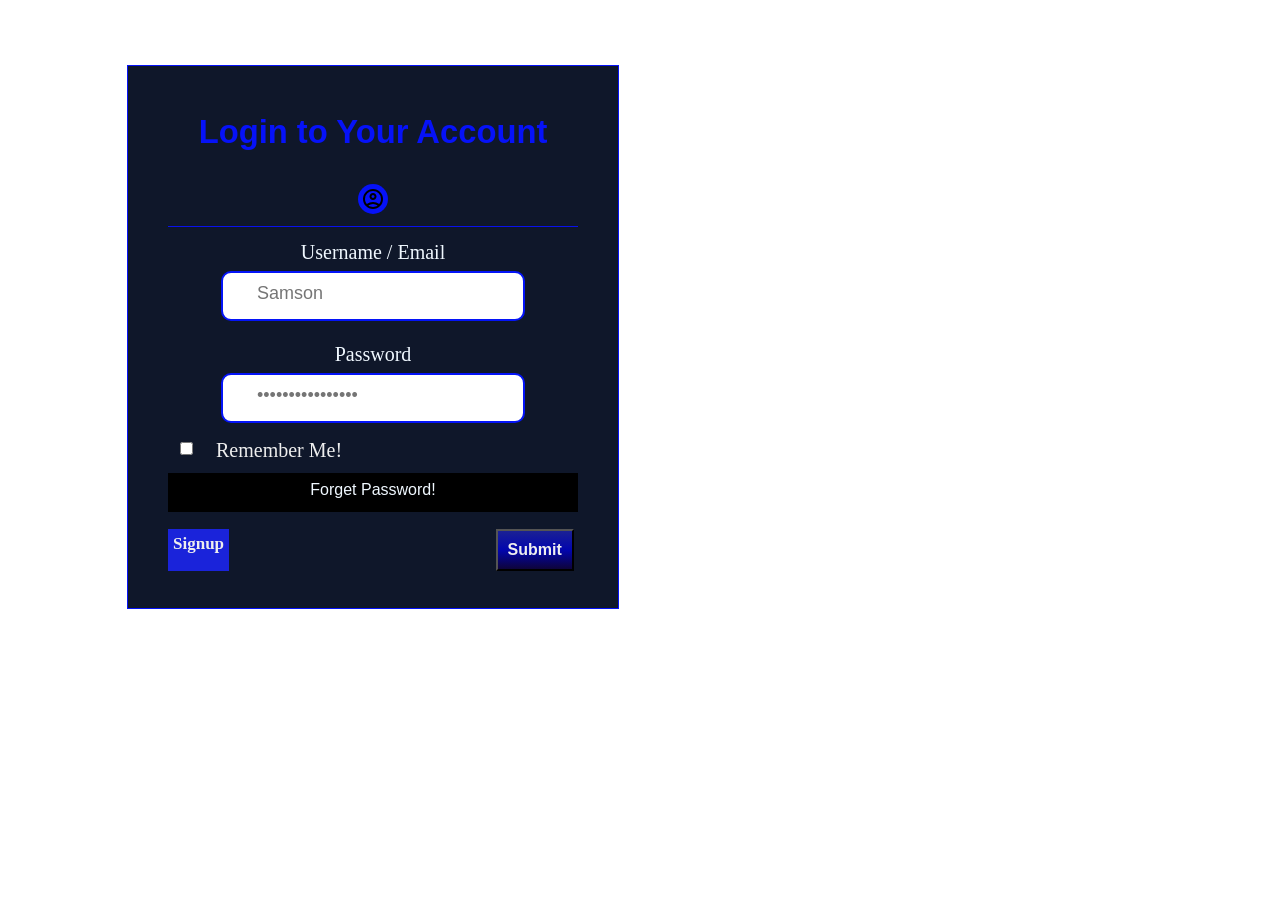
==== index.html @ 81dcf186 "Rename login.html to index.html" ====
<!DOCTYPE html>
<html lang="en">
<head>
    <meta charset="UTF-8">
    <meta name="viewport" content="width=device-width, initial-scale=1.0">
    <title>Legend's - Converse</title>
</head>
<body>
    <!--for styling purpose-->
    <style>
        body {
           padding: 20px;
            background: #ffff;
            box-sizing: border-box;
        }
        main  {
            max-width: 1200px;
            margin: 2rem auto;
            padding: 5px 99px;
            display: flex;
            flex-wrap: wrap;
            
        }
        form {
            padding: 12px 20px 30px;
            background-color: #0f172a;
            align-items: center;
            text-align: center;
            justify-content: center;
            max-width: 80%;
            width: 450px;
            height: 500px;
            border: 1.5px solid #0612f8;
            box-shadow: 0 0 0.1 rgb(from color r g b);
            
            
        }
        .container {
            padding: 2px 20px 20px;
            text-align: center;
            justify-content: center;
            align-items: center;
            
        }
        .heading {
            font-size: 28px;
            font-weight: 700;
            border-bottom: 1px solid #0911ec;
        }
        h3 {
            color: #0612f8;
            font-weight: bold;
            font-family: 'Trebuchet MS', 'Lucida Sans Unicode', 'Lucida Grande', 'Lucida Sans', Arial, sans-serif;
        }
        svg {
            background-color: #0612f8;
            border-radius: 1pc;
            padding: 3px;
            margin-bottom: 5px;
        }
        label {
            display: grid;
            grid: 1fr;
            font-size: 20px;
            font-weight: 500;
            color: aliceblue;
            margin-top: 14px;
            margin-bottom: 7px;
            
            
        }
        input {
            margin-bottom: 8px;
            padding: 10px 34px 15px;
            border-radius: 10px;
            border: 2px solid rgb(4, 20, 247);
            font-size: 18px;
        }
        input:hover {
            border: 2px solid #02f16e;

        }
        .remind {
            font-size: 20px;
            color: #eee;
            display: flex;
            gap: 20px;
            padding: 8px 10px 10px;

        }
        .checkbox {
            margin-left: 2px;
        }
        .forget {
            color: aliceblue;
            background: #000;
            padding: 8px 8px 13px;
            font-size: 16px;
        }
        .forget:hover {
            background-color: #000;
            transform: translateY(4px);
        }
        .forget a{
            color: aliceblue;
            font-family: sans-serif;
            text-decoration: none;
        }
        .forget:hover {
            text-decoration: underline;
        }
        .action {
            display: flex;
            margin-top: 17px;
            
        }
        .action a{
            margin-left: 0px;
            padding: 5px;
            text-decoration: none;
            font-size: 17px;
            font-weight: 600;
            cursor: pointer;
            background-color: linear;
            background: #1a23da;
            color: #eee;

        }l
        .action a:hover{
            background: #1a23da;
            color: #eee;
        }
        .action a:hover {
            background: #1a23da;
            color: #eee;
            border: 1px solid #06e7e3;
        }
        .btn-submit {
            margin-left: 65%;
            padding: 10px;
            font-size: 16px;
            font-weight: 600;
            cursor: pointer;
            background: linear-gradient(rgb(27, 33, 148),rgb(2, 5, 174),rgb(14, 4, 58));
            color: #eee;
        }
        .btn-submit:hover {
            border: 1px solid #06e7e3;
        }
    </style>
    <main>
        <form action="login" id="login-form" method="POST">
            <div class="container">
           
                <div class="heading">
                     <h3>Login to Your Account</h3>
                    <svg xmlns="http://www.w3.org/2000/svg" height="24px" viewBox="0 -960 960 960" width="24px" fill="#000">
                        <path d="M234-276q51-39 114-61.5T480-360q69 0 132 22.5T726-276q35-41 54.5-93T800-480q0-133-93.5-226.5T480-800q-133 0-226.5 93.5T160-480q0 59 19.5 111t54.5 93Zm146.5-204.5Q340-521 340-580t40.5-99.5Q421-720 480-720t99.5 40.5Q620-639 620-580t-40.5 99.5Q539-440 480-440t-99.5-40.5ZM480-80q-83 0-156-31.5T197-197q-54-54-85.5-127T80-480q0-83 31.5-156T197-763q54-54 127-85.5T480-880q83 0 156 31.5T763-763q54 54 85.5 127T880-480q0 83-31.5 156T763-197q-54 54-127 85.5T480-80Zm100-95.5q47-15.5 86-44.5-39-29-86-44.5T480-280q-53 0-100 15.5T294-220q39 29 86 44.5T480-160q53 0 100-15.5ZM523-537q17-17 17-43t-17-43q-17-17-43-17t-43 17q-17 17-17 43t17 43q17 17 43 17t43-17Zm-43-43Zm0 360Z"/>
                    </svg>
                </div>
            
                <label for="login-email">Username / Email</label>
            
                <input  type="text" id="login-email" placeholder="Samson" required>
            
                <label for="login-password">Password</label>
                <input type="password" id="login-password" placeholder="••••••••••••••••" required>
            
                <div class="remind">
                    <input type="checkbox" id="remember-me" class="checkbox">
                    Remember Me!
                </div>
            
                <div class="forget">
                    <a href="#">Forget Password! </a>
                </div>
                <div class="action">
                    <a href="signup.html" class="btn-back" id="back">Signup</a>
                    <button class="btn-submit" id="submit" type="submit">Submit </button>
                </div>
            </div>
        </form>
    </main>
    <script src="auth.js"></script>
</body>
</html>
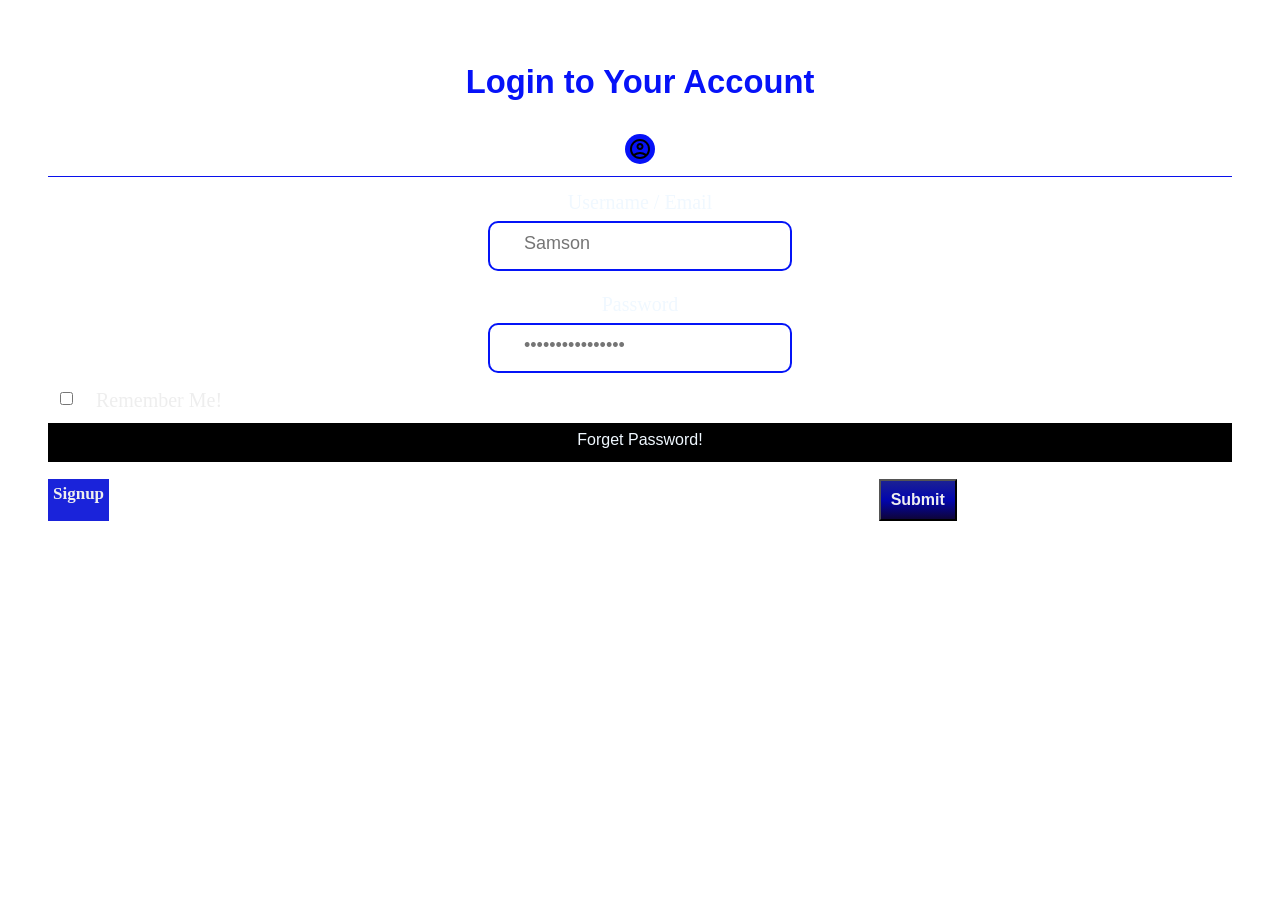
==== commit 8125d099: "Update index.html" ====
--- a/index.html
+++ b/index.html
@@ -13,13 +13,7 @@
             background: #ffff;
             box-sizing: border-box;
         }
-        main  {
-            max-width: 1200px;
-            margin: 2rem auto;
-            padding: 5px 99px;
-            display: flex;
-            flex-wrap: wrap;
-            
+
         }
         form {
             padding: 12px 20px 30px;
@@ -148,7 +142,6 @@
             border: 1px solid #06e7e3;
         }
     </style>
-    <main>
         <form action="login" id="login-form" method="POST">
             <div class="container">
            
@@ -180,7 +173,6 @@
                 </div>
             </div>
         </form>
-    </main>
     <script src="auth.js"></script>
 </body>
 </html>
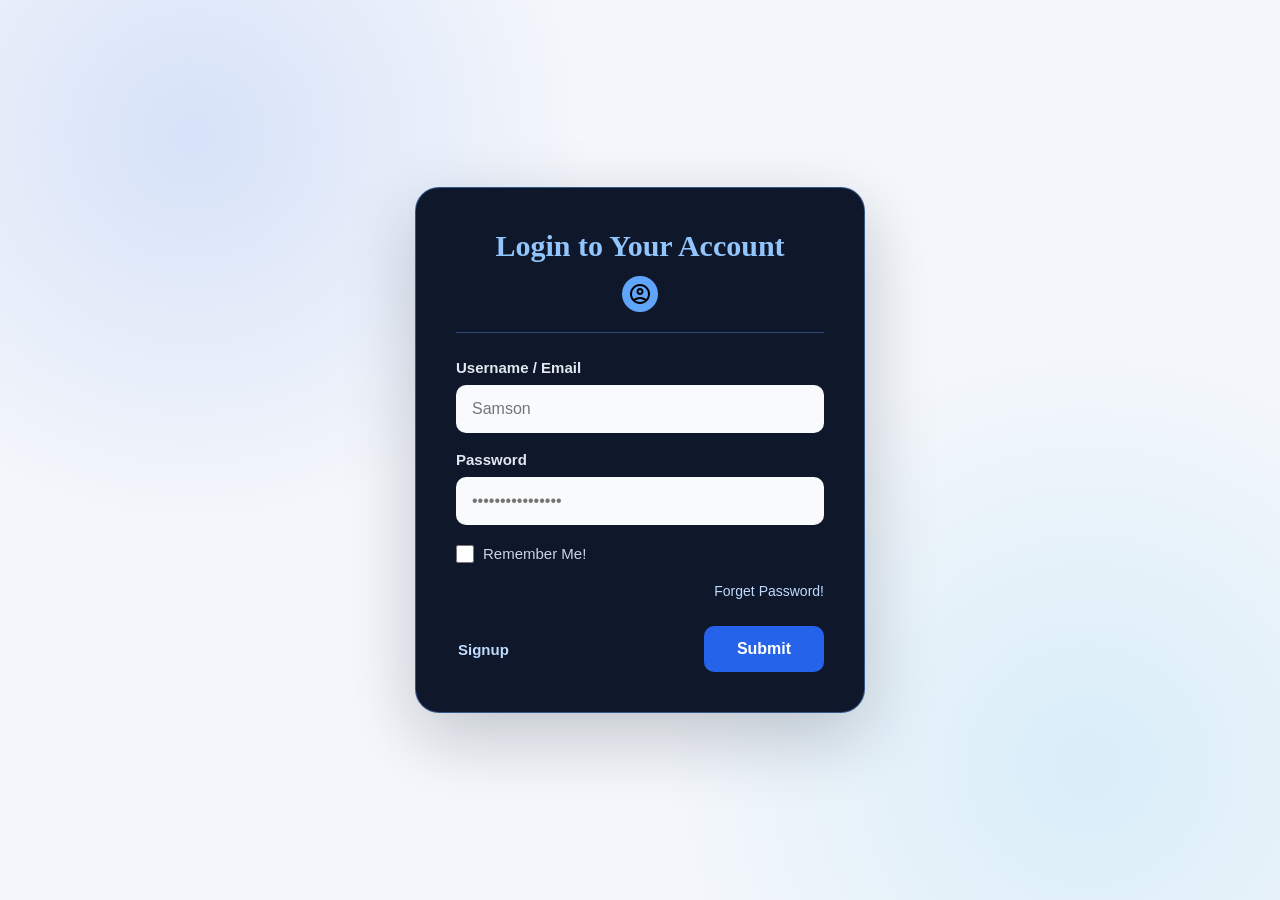
==== commit 0e9ea401: "Update index.html" ====
--- a/index.html
+++ b/index.html
@@ -6,140 +6,188 @@
     <title>Legend's - Converse</title>
 </head>
 <body>
-    <!--for styling purpose-->
+       <!--for styling purpose-->
     <style>
+        * {
+            box-sizing: border-box;
+        }
+
         body {
-           padding: 20px;
-            background: #ffff;
-            box-sizing: border-box;
-        }
-
-        }
+            min-height: 100vh;
+            min-height: 100dvh;
+            margin: 0;
+            padding: clamp(16px, 4vw, 48px);
+            display: grid;
+            place-items: center;
+            background:
+                radial-gradient(circle at 15% 15%, rgba(37, 99, 235, 0.14), transparent 30%),
+                radial-gradient(circle at 85% 85%, rgba(14, 165, 233, 0.12), transparent 32%),
+                #f4f7fb;
+        }
+
         form {
-            padding: 12px 20px 30px;
+            width: min(100%, 450px);
+            padding: clamp(24px, 5vw, 40px);
             background-color: #0f172a;
+            border: 1px solid rgba(96, 165, 250, 0.45);
+            border-radius: 24px;
+            box-shadow: 0 24px 70px rgba(15, 23, 42, 0.22);
+        }
+
+        .container {
+            width: 100%;
+        }
+
+        .heading {
+            margin-bottom: 24px;
+            padding-bottom: 20px;
+            text-align: center;
+            border-bottom: 1px solid rgba(96, 165, 250, 0.35);
+        }
+
+        h3 {
+            margin: 0 0 12px;
+            color: #93c5fd;
+            font: 700 clamp(24px, 6vw, 30px)/1.2 Georgia, 'Times New Roman', serif;
+        }
+
+        svg {
+            display: block;
+            width: 36px;
+            height: 36px;
+            margin: 0 auto;
+            padding: 6px;
+            background-color: #60a5fa;
+            border-radius: 50%;
+        }
+
+        label {
+            display: block;
+            margin: 16px 0 7px;
+            color: #e2e8f0;
+            font: 600 15px/1.4 'Trebuchet MS', sans-serif;
+        }
+
+        input[type="text"],
+        input[type="password"] {
+            width: 100%;
+            min-height: 48px;
+            padding: 12px 14px;
+            color: #0f172a;
+            background: #f8fafc;
+            border: 2px solid transparent;
+            border-radius: 10px;
+            font-size: 16px;
+            outline: none;
+            transition: border-color 160ms ease, box-shadow 160ms ease;
+        }
+
+        input[type="text"]:focus,
+        input[type="password"]:focus {
+            border-color: #60a5fa;
+            box-shadow: 0 0 0 4px rgba(96, 165, 250, 0.18);
+        }
+
+        .remind {
+            display: flex;
             align-items: center;
-            text-align: center;
-            justify-content: center;
-            max-width: 80%;
-            width: 450px;
-            height: 500px;
-            border: 1.5px solid #0612f8;
-            box-shadow: 0 0 0.1 rgb(from color r g b);
-            
-            
-        }
-        .container {
-            padding: 2px 20px 20px;
-            text-align: center;
-            justify-content: center;
-            align-items: center;
-            
-        }
-        .heading {
-            font-size: 28px;
-            font-weight: 700;
-            border-bottom: 1px solid #0911ec;
-        }
-        h3 {
-            color: #0612f8;
-            font-weight: bold;
-            font-family: 'Trebuchet MS', 'Lucida Sans Unicode', 'Lucida Grande', 'Lucida Sans', Arial, sans-serif;
-        }
-        svg {
-            background-color: #0612f8;
-            border-radius: 1pc;
-            padding: 3px;
-            margin-bottom: 5px;
-        }
-        label {
-            display: grid;
-            grid: 1fr;
-            font-size: 20px;
-            font-weight: 500;
-            color: aliceblue;
-            margin-top: 14px;
-            margin-bottom: 7px;
-            
-            
-        }
-        input {
-            margin-bottom: 8px;
-            padding: 10px 34px 15px;
-            border-radius: 10px;
-            border: 2px solid rgb(4, 20, 247);
-            font-size: 18px;
-        }
-        input:hover {
-            border: 2px solid #02f16e;
-
-        }
-        .remind {
-            font-size: 20px;
-            color: #eee;
-            display: flex;
-            gap: 20px;
-            padding: 8px 10px 10px;
-
-        }
+            gap: 9px;
+            margin: 18px 0;
+            color: #cbd5e1;
+            font: 15px/1.4 'Trebuchet MS', sans-serif;
+        }
+
         .checkbox {
-            margin-left: 2px;
-        }
+            width: 18px;
+            height: 18px;
+            margin: 0;
+            accent-color: #60a5fa;
+        }
+
         .forget {
-            color: aliceblue;
-            background: #000;
-            padding: 8px 8px 13px;
-            font-size: 16px;
-        }
-        .forget:hover {
-            background-color: #000;
-            transform: translateY(4px);
-        }
+            text-align: right;
+        }
+
         .forget a{
-            color: aliceblue;
-            font-family: sans-serif;
+            color: #bfdbfe;
+            font: 14px 'Trebuchet MS', sans-serif;
             text-decoration: none;
         }
-        .forget:hover {
+
+        .forget a:hover {
             text-decoration: underline;
         }
+
         .action {
             display: flex;
-            margin-top: 17px;
-            
-        }
+            align-items: center;
+            justify-content: space-between;
+            gap: 16px;
+            margin-top: 26px;
+        }
+
         .action a{
-            margin-left: 0px;
-            padding: 5px;
+            padding: 10px 2px;
             text-decoration: none;
-            font-size: 17px;
-            font-weight: 600;
+            font: 600 15px 'Trebuchet MS', sans-serif;
+            color: #bfdbfe;
+        }
+
+        .action a:hover {
+            color: #ffffff;
+            text-decoration: underline;
+        }
+
+        .btn-submit {
+            min-width: 120px;
+            min-height: 46px;
+            padding: 11px 22px;
+            border: 1px solid transparent;
+            border-radius: 10px;
+            background: #2563eb;
+            color: #ffffff;
+            font: 600 16px 'Trebuchet MS', sans-serif;
             cursor: pointer;
-            background-color: linear;
-            background: #1a23da;
-            color: #eee;
-
-        }l
-        .action a:hover{
-            background: #1a23da;
-            color: #eee;
-        }
-        .action a:hover {
-            background: #1a23da;
-            color: #eee;
-            border: 1px solid #06e7e3;
-        }
-        .btn-submit {
-            margin-left: 65%;
-            padding: 10px;
-            font-size: 16px;
-            font-weight: 600;
-            cursor: pointer;
-            background: linear-gradient(rgb(27, 33, 148),rgb(2, 5, 174),rgb(14, 4, 58));
-            color: #eee;
-        }
+            transition: transform 160ms ease, background-color 160ms ease;
+        }
+
         .btn-submit:hover {
-            border: 1px solid #06e7e3;
+            background: #1d4ed8;
+            transform: translateY(-1px);
+        }
+
+        .btn-submit:focus-visible,
+        a:focus-visible {
+            outline: 3px solid #7dd3fc;
+            outline-offset: 3px;
+        }
+
+        @media (max-width: 480px) {
+            body {
+                padding: 14px;
+            }
+
+            form {
+                padding: 24px 20px;
+                border-radius: 18px;
+            }
+
+            .action {
+                align-items: stretch;
+                flex-direction: column-reverse;
+                text-align: center;
+            }
+
+            .btn-submit {
+                width: 100%;
+            }
+        }
+
+        @media (prefers-reduced-motion: reduce) {
+            *, *::before, *::after {
+                scroll-behavior: auto !important;
+                transition: none !important;
+            }
         }
     </style>
         <form action="login" id="login-form" method="POST">
